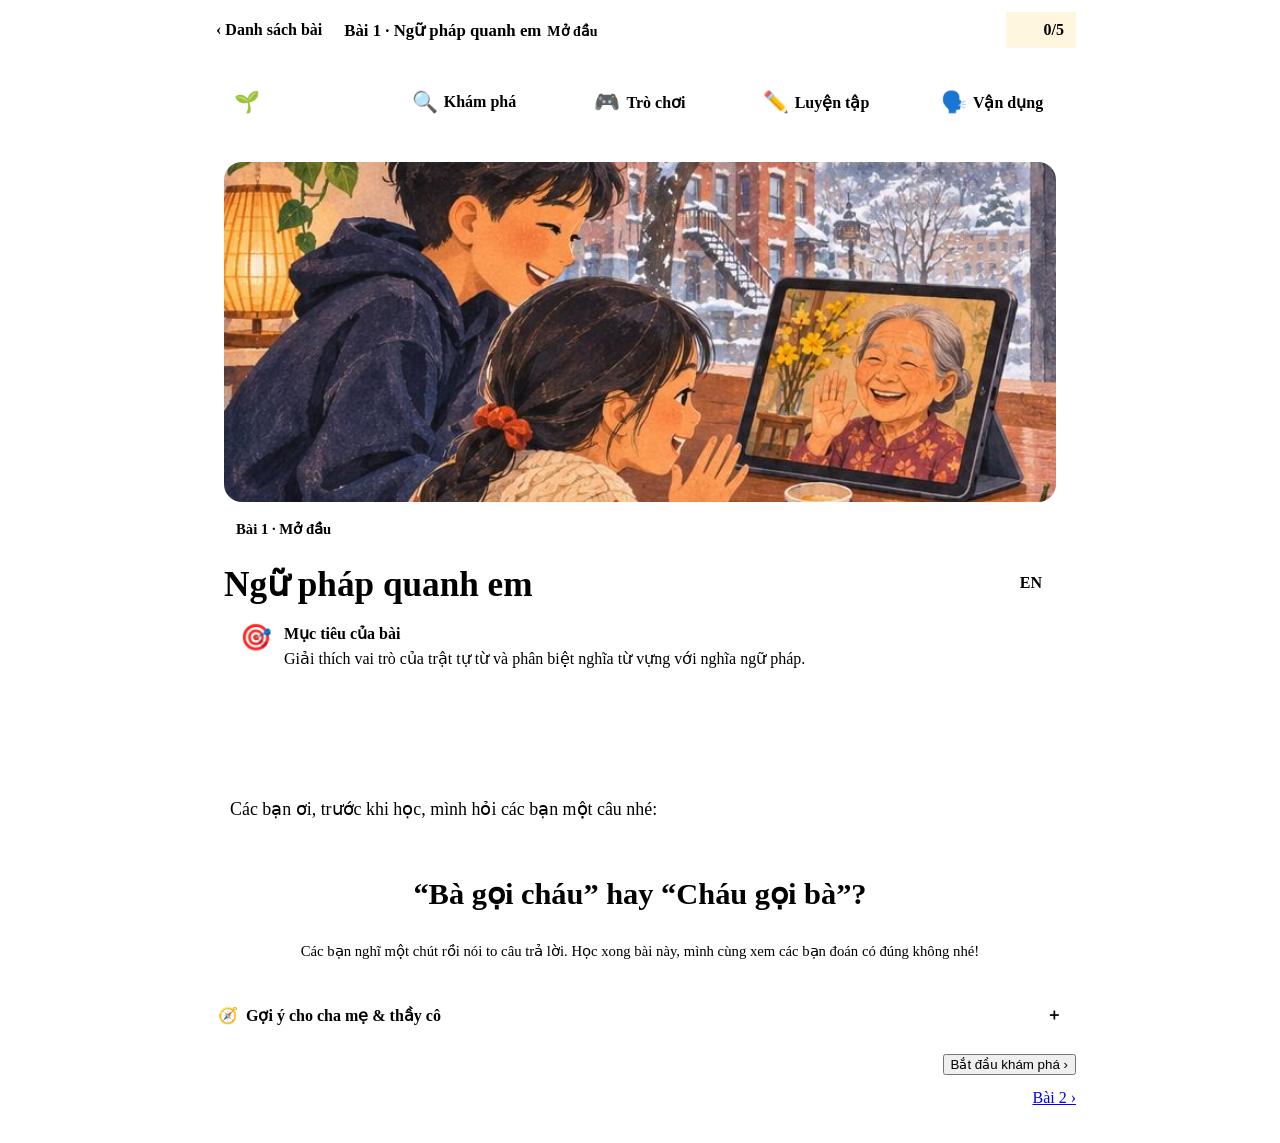
==== bai.html @ c15a4a60 "Mẫu Bài 1: bước Trò chơi có hình và Trâu Con chấm bài viết (chưa đưa lên) - Bước mới "Trò chơi" (js/" ====
<!DOCTYPE html>
<html lang="vi">
<head>
<meta charset="utf-8">
<meta name="viewport" content="width=device-width, initial-scale=1">
<title>Bài học – Ngữ pháp tiếng Việt – Trường Tiếng Việt Của Em</title>
<meta name="theme-color" content="#FFF8EC">
<meta name="robots" content="noimageindex">
<link rel="stylesheet" href="https://mau.cvcec.org/v1/cvcec-chung.css">
<link rel="stylesheet" href="css/ngu-phap.css">
<script src="https://mau.cvcec.org/v1/cvcec-chung.js" defer></script>
<script src="data/bai-hoc.js"></script>
<script src="data/tro-choi.js"></script>
<script src="js/chung.js"></script>
<script src="js/tro-choi.js"></script>
<script src="js/cham-viet.js"></script>
</head>
<body class="ttv-trang" data-ttv-nen="don-gian">

<header class="np-bai-thanh">
  <div class="np-bai-thanh-trong">
    <a class="np-ve" href="index.html#ds-bai" aria-label="Về danh sách bài">‹ <span>Danh sách bài</span></a>
    <div class="np-bai-nhan" id="nhan-bai"></div>
    <span class="np-dem-sao" aria-live="polite"><span class="ttv-sao" aria-hidden="true"></span><span id="dem-sao">0/4</span></span>
  </div>
</header>

<main class="np-bai" id="bai">
  <ol class="np-buoc" id="buoc" aria-label="Các bước của bài"></ol>
  <section class="np-man" id="man-khoiDong" aria-label="Khởi động"></section>
  <section class="np-man" id="man-khamPha" aria-label="Khám phá" hidden></section>
  <section class="np-man" id="man-troChoi" aria-label="Trò chơi" hidden></section>
  <section class="np-man" id="man-luyenTap" aria-label="Luyện tập" hidden></section>
  <section class="np-man" id="man-vanDung" aria-label="Vận dụng" hidden></section>
  <nav class="np-chuyen-bai" id="chuyen-bai" aria-label="Chuyển bài"></nav>
</main>

<footer data-ttv-chan></footer>

<script>
(function () {
  "use strict";
  var D = window.NGU_PHAP, tao = NP.tao;
  var TEN_BUOC = { khoiDong: ["🌱", "Khởi động"], khamPha: ["🔍", "Khám phá"], troChoi: ["🎮", "Trò chơi"], luyenTap: ["✏️", "Luyện tập"], vanDung: ["🗣️", "Vận dụng"] };
  var B, luu, buocHien, theKP;

  function $(id) { return document.getElementById(id); }
  function soTuHash() { var m = (location.hash || "").match(/bai-(\d+)/); var n = m ? parseInt(m[1], 10) : 1; return NP.bai(n) ? n : 1; }
  function nut(lop, chu, viec) { var b = tao("button", lop, chu); b.type = "button"; if (viec) b.addEventListener("click", viec); return b; }
  function trauNoi(anh, cau) {
    var o = tao("div", "np-trau"), im = tao("img"); im.src = NP.trau(anh); im.alt = ""; o.appendChild(im);
    var bong = tao("div", "ttv-bong-thoai"); cau.forEach(function (c) { bong.appendChild(tao("p", null, c)); }); o.appendChild(bong); return o;
  }
  function goiY(cacDoan) {
    var doan = cacDoan.filter(function (x) { return x; }); if (!doan.length) return null;
    var d = tao("details", "np-goi-y"), s = tao("summary");
    s.appendChild(tao("span", null, "🧭")); s.appendChild(tao("span", null, "Gợi ý cho cha mẹ & thầy cô")); d.appendChild(s);
    var r = tao("div"); doan.forEach(function (x) { r.appendChild(tao("p", null, x)); }); d.appendChild(r); return d;
  }
  function choSao(buoc) {
    if (!luu.sao[buoc]) { luu.sao[buoc] = 1; NP.ghi(B.so, luu); }
    veThanh(); veBuoc();
  }

  // Khách học thử (trong cổng): chỉ mở bài thử; bộ mẫu chung lo màn mời đăng nhập
  function kiemTraHocThu(lan) {
    if (window.TTV && TTV.cheDoHoc && TTV.cheDoHoc() !== null) { if (TTV.choPhepBai) TTV.choPhepBai("bai-" + B.so); return; }
    if (lan < 24) setTimeout(function () { kiemTraHocThu(lan + 1); }, 250);
  }

  function veThanh() {
    var c = NP.chuong(B.chuong), nh = $("nhan-bai"); nh.textContent = "Bài " + B.so + " · " + B.ten;
    nh.appendChild(tao("small", null, c ? c.ten : ""));
    $("dem-sao").textContent = NP.soSao(B.so) + "/" + NP.tongSao(B.so);
  }
  function veBuoc() {
    var ol = $("buoc"); ol.textContent = "";
    var ds = NP.buocCua(B.so); ol.style.gridTemplateColumns = "repeat(" + ds.length + ", minmax(0, 1fr))";
    ds.forEach(function (k) {
      var li = tao("li"), b = nut("", null, function () { moBuoc(k); });
      b.appendChild(tao("span", "bieu", TEN_BUOC[k][0])); b.appendChild(tao("span", null, TEN_BUOC[k][1]));
      if (luu.sao[k]) { var da = tao("span", "da", "★"); da.setAttribute("aria-label", "đã có sao"); b.appendChild(da); }
      if (k === buocHien) b.setAttribute("aria-current", "step");
      li.appendChild(b); ol.appendChild(li);
    });
  }
  function moBuoc(k) {
    buocHien = k;
    NP.BUOC.forEach(function (x) { $("man-" + x).hidden = x !== k; });
    if (k === "troChoi") veTroChoi();
    veBuoc();
    try { window.scrollTo({ top: 0, behavior: "smooth" }); } catch (e) { window.scrollTo(0, 0); }
  }

  /* ---------- 1. Khởi động ---------- */
  function veKhoiDong() {
    var m = $("man-khoiDong"); m.textContent = "";
    var c = NP.chuong(B.chuong), the = tao("div", "np-the vien-goc");
    var im = tao("img", "np-tranh"); im.src = NP.anhBai(B); im.alt = "Tranh minh hoạ của bài"; the.appendChild(im);
    the.appendChild(tao("p", null, "")).appendChild(tao("span", "np-chip-bai", "Bài " + B.so + " · " + (c ? c.ten : "")));
    var dau = tao("div", "np-the-dau"); dau.appendChild(tao("h1", null, B.ten));
    var en = tao("p", "np-giai-en"); en.lang = "en";
    en.appendChild(tao("b", null, "Lesson " + B.so + ": " + B.en.ten + ". ")); en.appendChild(document.createTextNode("Goal: " + B.en.mucTieu));
    var ne = nut("np-en", "EN", function () { var mo = !en.classList.contains("mo"); en.classList.toggle("mo", mo); ne.setAttribute("aria-expanded", String(mo)); });
    ne.lang = "en"; ne.setAttribute("aria-expanded", "false"); dau.appendChild(ne);
    the.appendChild(dau); the.appendChild(en);
    var mt = tao("div", "np-muc-tieu"); mt.appendChild(tao("span", null, "🎯"));
    var p = tao("p"); p.appendChild(tao("b", null, "Mục tiêu của bài")); p.appendChild(document.createTextNode(B.mucTieu)); mt.appendChild(p);
    the.appendChild(mt);
    m.appendChild(the);

    m.appendChild(trauNoi("trau-thinking.png", ["Các bạn ơi, trước khi học, mình hỏi các bạn một câu nhé:"]));
    var hoi = tao("div", "np-the");
    hoi.appendChild(tao("p", "np-cau-hoi", B.cauHoi));
    hoi.appendChild(tao("p", "np-ghi-chu-nho", "Các bạn nghĩ một chút rồi nói to câu trả lời. Học xong bài này, mình cùng xem các bạn đoán có đúng không nhé!"));
    m.appendChild(hoi);
    var gy = goiY([B.goiY.khoiDong, B.trang ? "Tham chiếu giáo trình: " + B.trang + "." : ""]); if (gy) m.appendChild(gy);
    var dh = tao("div", "np-dieu-huong");
    var tiep = nut("ttv-nut phai", "Bắt đầu khám phá ›", function () { choSao("khoiDong"); theKP = 0; veKhamPha(); moBuoc("khamPha"); });
    dh.appendChild(tiep); m.appendChild(dh);
  }

  /* ---------- 2. Khám phá: 4 thẻ ---------- */
  function veViDu(k) {
    var vd = tao("div", "np-vd");
    var soCot = k.nhip ? k.nhip.reduce(function (a, b) { return a + b; }, 0) : Math.max.apply(null, k.hang.map(function (r) { return r.length; }).concat([1]));
    var laBang = k.cot && k.cot.length > 0;
    if (laBang) {
      var dau = tao("div", "np-vd-cot"); dau.style.gridTemplateColumns = "repeat(" + soCot + ", minmax(0, 1fr))";
      k.cot.forEach(function (t, i) { var o = tao("div", "cot", t); if (k.nhip) o.style.gridColumn = "span " + k.nhip[i]; dau.appendChild(o); });
      dau.setAttribute("aria-hidden", "true"); vd.appendChild(dau);
    }
    // "dam": ô nền đậm như trên slide (trung tâm, người thực hiện…) để mắt bé tìm ngay phần chính
    k.hang.forEach(function (r, j) {
      var hang = tao("div", "np-vd-cot" + (r.length === 1 ? " np-vd-cau" : ""));
      hang.style.gridTemplateColumns = "repeat(" + (laBang ? soCot : r.length) + ", minmax(0, 1fr))";
      r.forEach(function (o, i) { var dam = k.dam && k.dam[j] && k.dam[j][i]; hang.appendChild(tao("div", "np-o" + (dam ? " dam" : ""), o)); });
      vd.appendChild(hang);
    });
    return vd;
  }
  function veKhamPha() {
    var m = $("man-khamPha"); m.textContent = "";
    var k = B.khamPha[theKP], the = tao("div", "np-the vien-goc");
    var dem = tao("div", "np-the-dem"); dem.appendChild(tao("span", "np-chip-bai", "Khám phá · Thẻ " + (theKP + 1) + "/" + B.khamPha.length));
    var cham = tao("div", "np-cham"); cham.setAttribute("aria-hidden", "true");
    B.khamPha.forEach(function (_, i) { cham.appendChild(tao("span", i === theKP ? "dang" : i < theKP ? "da" : "")); });
    dem.appendChild(cham); the.appendChild(dem);
    the.appendChild(tao("h2", null, k.ten));
    the.appendChild(veViDu(k));
    var g = tao("div", "np-giai"); k.giai.forEach(function (x) { g.appendChild(tao("p", null, x)); }); the.appendChild(g);
    m.appendChild(the);
    var gy = goiY([k.goiY]); if (gy) m.appendChild(gy);
    var dh = tao("div", "np-dieu-huong");
    if (theKP > 0) dh.appendChild(nut("ttv-nut-phu", "‹ Thẻ trước", function () { theKP--; veKhamPha(); }));
    if (theKP < B.khamPha.length - 1) dh.appendChild(nut("ttv-nut phai", "Thẻ tiếp ›", function () { theKP++; veKhamPha(); }));
    else if (coTroChoi()) dh.appendChild(nut("ttv-nut phai", "Sang Trò chơi ›", function () { choSao("khamPha"); moBuoc("troChoi"); }));
    else dh.appendChild(nut("ttv-nut phai", "Sang Luyện tập ›", function () { choSao("khamPha"); moBuoc("luyenTap"); }));
    m.appendChild(dh);
  }

  /* ---------- Trò chơi có hình (data/tro-choi.js, js/tro-choi.js) ---------- */
  function coTroChoi() { var t = NP.troChoi(B.so).troChoi; return !!(t && t.length && window.NPTroChoi); }
  function veTroChoi() {
    var m = $("man-troChoi"); m.textContent = "";
    if (!coTroChoi()) return;
    m.appendChild(trauNoi("trau-cheer.png", ["Mình cùng chơi " + NP.troChoi(B.so).troChoi.length + " trò nhé!", "Chơi xong các bạn sẽ nhớ bài lâu hơn đấy."]));
    var khung = tao("div"); m.appendChild(khung);
    NPTroChoi.ve(khung, NP.troChoi(B.so).troChoi, { xong: function (hang) {
      choSao("troChoi");
      hang.appendChild(nut("ttv-nut phai", "Sang Luyện tập ›", function () { moBuoc("luyenTap"); }));
    } });
    var gy = goiY(["Trò chơi giúp bé luyện lại điều vừa khám phá. Nếu bé chọn sai, hãy hỏi: “Con nhìn xem từ nào đứng đầu câu?” rồi để bé tự thử lại. Bé có thể chơi lại nhiều lần."]);
    if (gy) m.appendChild(gy);
  }

  /* ---------- 3. Luyện tập: tự trả lời, đối chiếu gợi ý ---------- */
  function veLuyenTap() {
    var m = $("man-luyenTap"); m.textContent = "";
    m.appendChild(trauNoi("trau-reading.png", ["Các bạn thử sức với 3 câu này nhé!", "Nói to câu trả lời trước, viết vào ô nếu muốn, rồi bấm “Xem gợi ý” để đối chiếu."]));
    var ds = tao("div", "np-lt"), xong = 0;
    var nutTiep = nut("ttv-nut phai", "Sang Vận dụng ›", function () { moBuoc("vanDung"); });
    var nhac = tao("p", "np-ghi-chu-nho", "Các bạn làm đủ 3 câu để nhận sao nhé.");
    function capNhat() { if (xong === B.luyenTap.length) { choSao("luyenTap"); nhac.textContent = "Các bạn làm xong cả 3 câu rồi. Được 1 sao!"; } }
    B.luyenTap.forEach(function (q, i) {
      var c = tao("div", "np-cau"), dau = tao("div", "np-cau-dau");
      dau.appendChild(tao("span", "np-cau-so", String(i + 1)));
      dau.appendChild(tao("p", "np-lt-hoi", q.hoi)); c.appendChild(dau);
      var tl = tao("textarea"); tl.rows = 2; tl.placeholder = "Em viết câu trả lời ở đây (không bắt buộc)…"; tl.setAttribute("aria-label", "Câu trả lời của em cho câu " + (i + 1)); c.appendChild(tl);
      var dap = tao("div", "np-dap"); dap.appendChild(tao("b", null, "Gợi ý: ")); dap.appendChild(document.createTextNode(q.dap));
      if (/^Ví dụ/.test(q.dap)) dap.appendChild(tao("span", "np-ghi-chu-nho", " · Câu này có nhiều cách trả lời đúng."));
      var cham = tao("div", "np-tu-cham"), ph = tao("div", "np-phan-hoi");
      var daXong = false;
      function hoanThanh(nhan, lop) { if (!daXong) { daXong = true; xong++; c.classList.add("xong"); capNhat(); } ph.textContent = ""; ph.appendChild(tao("span", lop, nhan)); cham.hidden = true; }
      var xem = nut("ttv-nut-phu", "Xem gợi ý", function () {
        dap.classList.add("mo"); xem.hidden = true; cham.hidden = false;
      });
      cham.hidden = true;
      cham.appendChild(tao("span", "np-ghi-chu-nho", "Câu trả lời của em có giống ý này không?"));
      cham.appendChild(nut("ttv-nut-phu", "👍 Giống rồi", function () { hoanThanh("Đúng rồi!", "ttv-nhan-dung"); }));
      cham.appendChild(nut("ttv-nut-phu", "🤔 Chưa giống", function () {
        ph.textContent = ""; ph.appendChild(tao("span", "ttv-nhan-sai", "Thử lại nhé"));
        ph.appendChild(tao("p", null, "Các bạn đọc lại gợi ý rồi nói lại câu trả lời cho đúng nhé."));
        ph.appendChild(nut("ttv-nut-phu", "Em nói lại rồi", function () { hoanThanh("Giỏi lắm!", "ttv-nhan-dung"); }));
        cham.hidden = true;
      }));
      c.appendChild(xem); c.appendChild(dap); c.appendChild(cham); c.appendChild(ph);
      ds.appendChild(c);
    });
    m.appendChild(ds);
    var gy = goiY([B.goiY.luyenTap, B.goiY.dapAn]); if (gy) m.appendChild(gy);
    var dh = tao("div", "np-dieu-huong"); dh.appendChild(nhac); dh.appendChild(nutTiep); m.appendChild(dh);
  }

  /* ---------- 4. Vận dụng ---------- */
  function veVanDung() {
    var m = $("man-vanDung"); m.textContent = "";
    m.appendChild(trauNoi("trau-cheer.png", ["Bây giờ đến lượt các bạn!", "Các bạn làm việc này cùng bố mẹ, hoặc trong giờ học với thầy cô nhé."]));
    var the = tao("div", "np-the vien-goc");
    the.appendChild(tao("h2", null, "Vận dụng"));
    the.appendChild(tao("p", "np-nhiem-vu", B.vanDung));
    var cv = NP.troChoi(B.so).chamViet, coCham = !!(cv && window.NPChamViet);
    var ketQua = tao("div");
    function xongVanDung() { choSao("vanDung"); veKetQua(ketQua); ketQua.scrollIntoView({ behavior: "smooth", block: "center" }); }
    var v = tao("div", "np-vd-viet"); v.style.marginTop = "12px";
    if (coCham) v.appendChild(tao("p", "np-loi-dan", "✍️ " + cv.loiDan));
    var lb = tao("label", null, coCham ? "Bài viết của em" : "Em viết ở đây (không bắt buộc)"); lb.htmlFor = "o-van-dung";
    var tl = tao("textarea"); tl.id = "o-van-dung"; tl.rows = 4; tl.setAttribute("spellcheck", "false");
    v.appendChild(lb); v.appendChild(tl);
    v.appendChild(tao("p", "np-ghi-chu-nho", "Chữ các bạn viết chỉ để tập, không được lưu lại và không gửi đi đâu."));
    the.appendChild(v);
    var bangCham = tao("div", "np-cham-bai"); bangCham.setAttribute("aria-live", "polite");
    if (coCham) {
      var hangNut = tao("div", "np-dieu-huong");
      hangNut.appendChild(nut("ttv-nut", "🐃 Trâu Con chấm bài", function () { chamBai(); }));
      if (cv.viDu) {
        var mau = tao("details", "np-vi-du"); mau.appendChild(tao("summary", null, "Xem bài mẫu"));
        mau.appendChild(tao("p", null, cv.viDu)); hangNut.appendChild(mau);
      }
      the.appendChild(hangNut); the.appendChild(bangCham);
    }
    m.appendChild(the);

    /* Trâu Con chấm: tiêu chí máy kiểm tra được (js/cham-viet.js); ý, chính tả để người lớn chấm thêm */
    function chamBai() {
      var r = NPChamViet.cham(tl.value, cv);
      bangCham.textContent = "";
      if (r.rong) { bangCham.appendChild(tao("p", "np-nhac-rong", "Các bạn viết bài vào ô trước, rồi bấm chấm bài nhé.")); tl.focus(); return; }
      var dauKq = tao("div", "np-kq-dau");
      var im = tao("img"); im.src = NP.trau(r.sao === 3 ? "trau-cheer.png" : "trau-thinking.png"); im.alt = ""; dauKq.appendChild(im);
      var chu = tao("div");
      var sao = tao("div", "np-kq-sao"); sao.setAttribute("aria-label", r.sao + " trên 3 sao");
      for (var i = 0; i < 3; i++) sao.appendChild(tao("span", "ttv-sao" + (i < r.sao ? "" : " ttv-sao-tat")));
      chu.appendChild(sao);
      chu.appendChild(tao("p", "np-kq-loi", r.sao === 3 ? "Các bạn viết đúng hết các yêu cầu rồi. Giỏi quá!"
        : "Các bạn đúng " + r.soDat + "/" + r.tong + " yêu cầu. Sửa chỗ có dấu ✗ rồi chấm lại nhé!"));
      dauKq.appendChild(chu); bangCham.appendChild(dauKq);
      var ul = tao("ul", "np-kq-ds");
      r.ketQua.forEach(function (k) {
        var li = tao("li", k.dat ? "dat" : "chua");
        li.appendChild(tao("span", "dau", k.dat ? "✓" : "✗"));
        var nd = tao("span"); nd.appendChild(tao("b", null, k.ten)); if (!k.dat && k.nhac) nd.appendChild(tao("span", "nhac", k.nhac));
        li.appendChild(nd); ul.appendChild(li);
      });
      bangCham.appendChild(ul);
      if (cv.nguoiLon && cv.nguoiLon.length) {
        var nl = tao("div", "np-nguoi-lon");
        nl.appendChild(tao("p", "tieu-de", "👨‍👩‍👧 Cha mẹ / thầy cô chấm thêm"));
        nl.appendChild(tao("p", "np-ghi-chu-nho", "Trâu Con chỉ chấm được hình thức câu. Người lớn đọc bài và đánh dấu những ý bé làm được:"));
        cv.nguoiLon.forEach(function (y, i) {
          var nhan = tao("label", "np-o-chon"); var o = tao("input"); o.type = "checkbox"; o.id = "nl-" + i;
          nhan.appendChild(o); nhan.appendChild(tao("span", null, y)); nl.appendChild(nhan);
        });
        bangCham.appendChild(nl);
      }
      if (r.sao === 3) { xongVanDung(); }
      else bangCham.appendChild(nut("ttv-nut-phu", "✏️ Sửa bài", function () { tl.focus(); tl.scrollIntoView({ behavior: "smooth", block: "center" }); }));
    }

    var gy = goiY([B.goiY.vanDung, coCham ? "Phần chấm bài: Trâu Con tự kiểm tra số câu, chữ hoa đầu câu, dấu câu và các từ bài yêu cầu, rồi chỉ rõ câu nào cần sửa. Ý câu và chính tả máy chưa chấm được, cha mẹ / thầy cô đọc và đánh dấu ở mục “Cha mẹ / thầy cô chấm thêm”." : ""]);
    if (gy) m.appendChild(gy);
    var dh = tao("div", "np-dieu-huong");
    if (coCham) dh.appendChild(tao("p", "np-ghi-chu-nho", "Các bạn làm bằng lời nói? Nói cho bố mẹ nghe xong thì bấm:"));
    dh.appendChild(nut(coCham ? "ttv-nut-phu phai" : "ttv-nut phai", coCham ? "Em đã nói xong ⭐" : "Em đã làm xong ⭐", xongVanDung));
    m.appendChild(dh); m.appendChild(ketQua);
    if (luu.sao.vanDung) veKetQua(ketQua);
  }
  function veKetQua(o) {
    o.textContent = "";
    var n = NP.soSao(B.so), tong = NP.tongSao(B.so), the = tao("div", "np-the vien-goc np-xong");
    var im = tao("img"); im.src = NP.trau(n === 4 ? "trau-cheer.png" : "trau-thumbs-up.png"); im.alt = ""; the.appendChild(im);
    var hang = tao("div", "sao-hang"); hang.setAttribute("aria-label", n + " trên " + tong + " sao");
    NP.buocCua(B.so).forEach(function (k) { hang.appendChild(tao("span", "ttv-sao" + (luu.sao[k] ? "" : " ttv-sao-tat"))); });
    the.appendChild(hang);
    if (n === tong) {
      the.appendChild(tao("h2", null, "Các bạn giỏi quá!"));
      the.appendChild(tao("p", null, "Các bạn đã xong Bài " + B.so + " với đủ " + tong + " sao. Mình rất vui được học cùng các bạn!"));
    } else {
      var thieu = NP.buocCua(B.so).filter(function (k) { return !luu.sao[k]; });
      the.appendChild(tao("h2", null, "Còn " + thieu.length + " sao nữa thôi!"));
      the.appendChild(tao("p", null, "Các bạn quay lại bước: " + thieu.map(function (k) { return TEN_BUOC[k][1]; }).join(", ") + " để nhận đủ sao nhé."));
      var hb = tao("div", "np-nut-hang"); hb.style.justifyContent = "center";
      thieu.forEach(function (k) { hb.appendChild(nut("ttv-nut-phu", TEN_BUOC[k][0] + " " + TEN_BUOC[k][1], function () { if (k === "khamPha") { theKP = 0; veKhamPha(); } moBuoc(k); })); });
      the.appendChild(hb);
    }
    var sau = NP.bai(B.so + 1), h2 = tao("div", "np-nut-hang"); h2.style.justifyContent = "center";
    if (sau) { var a = tao("a", "ttv-nut", "Bài " + sau.so + ": " + sau.ten + " ›"); a.href = "bai.html#bai-" + sau.so; h2.appendChild(a); }
    var ve = tao("a", "ttv-nut-phu", "Về danh sách bài"); ve.href = "index.html#ds-bai"; h2.appendChild(ve);
    the.appendChild(h2); o.appendChild(the);
  }

  function veChuyenBai() {
    var n = $("chuyen-bai"); n.textContent = "";
    var truoc = NP.bai(B.so - 1), sau = NP.bai(B.so + 1);
    if (truoc) { var a = tao("a", "ttv-nut-phu", "‹ Bài " + truoc.so); a.href = "bai.html#bai-" + truoc.so; n.appendChild(a); }
    if (sau) { var b = tao("a", "ttv-nut-phu phai", "Bài " + sau.so + " ›"); b.href = "bai.html#bai-" + sau.so; n.appendChild(b); }
  }

  function moBai() {
    B = NP.bai(soTuHash()); luu = NP.doc(B.so); luu.sao = luu.sao || {};
    document.title = "Bài " + B.so + ": " + B.ten + " – Ngữ pháp tiếng Việt";
    theKP = 0;
    veThanh(); veKhoiDong(); veKhamPha(); veLuyenTap(); veVanDung(); veChuyenBai();
    moBuoc("khoiDong");
    kiemTraHocThu(0);
  }
  window.addEventListener("hashchange", moBai);
  moBai();
})();
</script>
</body>
</html>
---- css/ngu-phap.css ----
/* Góc "Ngữ pháp tiếng Việt" – Trường Tiếng Việt Của Em (CVCEC)
   Màu, phông lấy từ biến --ttv-* của bộ mẫu chung (mau.cvcec.org/v1). */

/* Màu góc "Ngữ pháp" (xanh chàm) lấy từ TTV_DANH_SACH (id "nguphap") của bộ mẫu. */

* { box-sizing: border-box; }
body { margin: 0; }
img { max-width: 100%; }
.an, .np-bai [hidden], .np-khung [hidden] { display: none !important; }

/* ---------- Banner trang chủ ---------- */
.np-dau { padding: 26px 20px 168px; }
.np-dau-trong { max-width: 900px; margin: 0 auto; display: flex; align-items: center; gap: 24px; justify-content: center; }
.np-dau-trong > img { height: 168px; width: auto; flex: 0 0 auto; }
.np-dau-chu { max-width: 520px; }
.np-nhan { display: inline-block; background: var(--ttv-goc-dam); color: #fff; font-family: var(--ttv-phong-tieu-de);
  font-weight: 700; font-size: .95rem; padding: 3px 14px; border-radius: var(--ttv-bo-nut); }
.np-dau h1 { font-size: clamp(2rem, 5.4vw, 2.8rem); margin: 8px 0 4px; }
.np-dau .np-phu { margin: 0 0 14px; font-weight: 700; color: var(--ttv-chu-phu); font-size: 1.08rem; }
.np-dau h1, .np-dau .np-phu { text-shadow: 0 0 6px var(--ttv-troi), 0 0 3px var(--ttv-troi); }
.np-nut-hang { display: flex; flex-wrap: wrap; gap: 10px; }
@media (max-width: 600px) {
  .np-dau { padding: 18px 16px 130px; }
  .np-dau-trong { flex-direction: column; text-align: center; gap: 8px; }
  .np-dau-trong > img { height: 120px; }
  .np-nut-hang { justify-content: center; }
}

main.np-chinh { padding: 0 16px 32px; }
.np-khung { max-width: 900px; margin: 0 auto; display: grid; gap: 16px; }
.np-khung > :first-child { margin-top: -96px; position: relative; z-index: 2; }

/* ---------- Thẻ lời chào ---------- */
.np-chao { display: flex; gap: 16px; align-items: flex-start; }
.np-chao > img { height: 96px; width: auto; flex: 0 0 auto; }
.np-chao p { margin: 0 0 8px; font-size: 1.08rem; line-height: 1.6; }
.np-the-dau { display: flex; align-items: center; justify-content: space-between; gap: 10px; }
.np-the-dau h2 { font-family: var(--ttv-phong-tieu-de); font-size: 1.3rem; margin: 0 0 6px; }
.np-en { flex: 0 0 auto; min-width: 44px; min-height: 44px; padding: 0 14px; border-radius: var(--ttv-bo-nut); border: 2px solid var(--ttv-goc-dam);
  background: var(--ttv-the); color: var(--ttv-goc-dam); font: inherit; font-weight: 800; cursor: pointer; }
.np-en[aria-expanded="true"] { background: var(--ttv-goc-dam); color: #fff; }
.np-giai-en { display: none; margin: 0 0 10px; padding: 10px 14px; background: var(--ttv-goc-nhat); border-radius: 14px; line-height: 1.55; }
.np-giai-en.mo { display: block; }
.np-so-lieu { list-style: none; margin: 10px 0 0; padding: 0; display: flex; flex-wrap: wrap; gap: 8px; }
.np-so-lieu li { background: var(--ttv-goc-nhat); border-radius: var(--ttv-bo-nut); padding: 6px 14px; font-weight: 700; }
.np-so-lieu b { font-family: var(--ttv-phong-tieu-de); font-size: 1.2rem; color: var(--ttv-goc-dam); margin-right: 4px; }
@media (max-width: 600px) { .np-chao { flex-direction: column; align-items: center; text-align: left; } .np-chao > img { height: 80px; } }

/* ---------- Khối thu gọn (Mục tiêu, Học xong, Tổng quan, Hướng dẫn) ---------- */
.np-khoi { background: var(--ttv-the); border: 2px solid var(--ttv-vien); border-bottom: 6px solid var(--ttv-goc); border-radius: var(--ttv-bo-goc); }
.np-khoi summary { list-style: none; display: flex; align-items: center; justify-content: space-between; gap: 10px; min-height: 60px;
  padding: 10px 18px; cursor: pointer; touch-action: manipulation; }
.np-khoi summary::-webkit-details-marker { display: none; }
.np-khoi-ten { font-family: var(--ttv-phong-tieu-de); font-weight: 800; font-size: clamp(1.15rem, 3.4vw, 1.4rem); }
.np-them { flex: none; display: inline-flex; align-items: center; min-height: 44px; padding: 0 14px; border-radius: var(--ttv-bo-nut);
  background: var(--ttv-goc-nhat); font-weight: 800; font-size: .95rem; }
.np-them::after { content: "Xem thêm"; }
.np-khoi[open] .np-them::after { content: "Thu gọn"; }
.np-khoi-ruot { padding: 4px 20px 20px; border-top: 2px dashed var(--ttv-vien); line-height: 1.6; }
.np-khoi h3 { font-family: var(--ttv-phong-tieu-de); margin: 16px 0 6px; font-size: 1.15rem; color: var(--ttv-goc-dam); }
.np-khoi p { margin: 6px 0; }
.np-khoi ul, .np-khoi ol { margin: 6px 0; padding-left: 22px; }
.np-khoi li { margin: 6px 0; }

/* Danh sách có biểu tượng */
.np-ds-bieu { list-style: none; padding: 0 !important; display: grid; gap: 8px; }
.np-ds-bieu li { display: flex; gap: 12px; align-items: flex-start; background: var(--ttv-nen); border-radius: 16px; padding: 10px 14px; margin: 0; }
.np-ds-bieu li > span:first-child { font-size: 1.5rem; line-height: 1.2; flex: 0 0 auto; }

/* Học xong: ba cột theo phần */
.np-dat { display: grid; grid-template-columns: repeat(3, 1fr); gap: 12px; margin-top: 12px; }
.np-dat section { background: var(--ttv-nen); border-radius: 18px; padding: 12px 14px; border-top: 6px solid var(--ttv-goc); }
.np-dat h3 { margin: 0 0 4px; }
.np-dat .np-dat-phu { margin: 0 0 6px; font-weight: 700; color: var(--ttv-chu-phu); font-size: .95rem; }
.np-dat ul { padding-left: 18px; }
.np-dat li { margin: 7px 0; }
@media (max-width: 860px) { .np-dat { grid-template-columns: 1fr; } }
.np-dich { margin-top: 12px; display: flex; gap: 12px; align-items: center; background: var(--ttv-goc-nhat); border-radius: 18px; padding: 12px 16px; }
.np-dich > span { font-size: 2rem; }
.np-dich p { margin: 0; }

/* Tổng quan: các phần và chủ đề */
.np-phan-tq { display: grid; gap: 12px; }
.np-phan-tq > div { border: 2px solid var(--ttv-vien); border-radius: 18px; padding: 12px 14px; }
.np-phan-tq h4 { margin: 0 0 8px; font-family: var(--ttv-phong-tieu-de); font-size: 1.1rem; }
.np-phan-tq h4 small { font-family: var(--ttv-phong); font-weight: 700; color: var(--ttv-chu-phu); font-size: .9rem; margin-left: 6px; }
.np-chip-hang { display: flex; flex-wrap: wrap; gap: 8px; }
.np-chip { display: inline-flex; flex-direction: column; background: var(--ttv-goc-nhat); border-radius: 14px; padding: 6px 12px; line-height: 1.3; }
.np-chip b { font-size: 1rem; }
.np-chip small { color: var(--ttv-chu-phu); font-weight: 700; }

/* Infographic 4 bước */
.np-buoc-tq { list-style: none; padding: 0 !important; margin: 10px 0 !important; display: grid; grid-template-columns: repeat(6, 1fr); gap: 8px; counter-reset: b; }
.np-buoc-tq li { margin: 0 !important; background: var(--ttv-nen); border-radius: 18px; padding: 12px 10px; text-align: center; position: relative; }
.np-buoc-tq .bieu { display: block; font-size: 2rem; line-height: 1.1; }
.np-buoc-tq b { display: block; font-family: var(--ttv-phong-tieu-de); font-size: 1.05rem; margin: 4px 0 2px; }
.np-buoc-tq small { display: block; color: var(--ttv-chu-phu); font-weight: 600; line-height: 1.35; font-size: .9rem; }
.np-buoc-tq li:not(:last-child)::after { content: "→"; position: absolute; right: -9px; top: 26px; font-weight: 900; color: var(--ttv-goc-dam); }
.np-buoc-tq li.sao { background: #FFF6DF; }
@media (max-width: 760px) {
  .np-buoc-tq { grid-template-columns: 1fr; }
  .np-buoc-tq li { display: grid; grid-template-columns: 48px 1fr; text-align: left; align-items: center; column-gap: 8px; }
  .np-buoc-tq .bieu { grid-row: span 2; text-align: center; }
  .np-buoc-tq b { margin: 0; }
  .np-buoc-tq li:not(:last-child)::after { content: "↓"; right: auto; left: 26px; top: auto; bottom: -15px; }
}

/* Hướng dẫn cha mẹ: lưới thẻ nhỏ */
.np-hd { display: grid; grid-template-columns: repeat(2, 1fr); gap: 12px; margin-top: 12px; }
.np-hd section { background: var(--ttv-nen); border-radius: 18px; padding: 4px 16px 10px; }
.np-hd section.rong { grid-column: 1 / -1; }
@media (max-width: 760px) { .np-hd { grid-template-columns: 1fr; } }
.np-meo { display: flex; gap: 10px; align-items: flex-start; background: #FFF6DF; border-radius: 16px; padding: 10px 14px; margin-top: 12px !important; }
.np-meo > span:first-child { font-size: 1.3rem; }

/* ---------- Danh sách bài ---------- */
.np-ds-tieu-de { font-family: var(--ttv-phong-tieu-de); font-size: 1.5rem; margin: 10px 0 0; }
.np-chon-phan { display: flex; gap: 10px; flex-wrap: wrap; }
.np-chon-phan button { display: inline-flex; flex-direction: column; align-items: flex-start; min-height: 56px; padding: 8px 18px; border-radius: 20px;
  border: 2px solid var(--ttv-goc); background: var(--ttv-the); color: var(--ttv-chu); font: inherit; cursor: pointer; text-align: left; }
.np-chon-phan button b { font-family: var(--ttv-phong-tieu-de); font-size: 1.12rem; color: var(--ttv-goc-dam); }
.np-chon-phan button small { font-weight: 700; color: var(--ttv-chu-phu); }
.np-chon-phan button[aria-pressed="true"] { background: var(--ttv-goc-dam); border-color: var(--ttv-goc-dam); }
.np-chon-phan button[aria-pressed="true"] b, .np-chon-phan button[aria-pressed="true"] small { color: #fff; }
@media (max-width: 600px) { .np-chon-phan button { flex: 1 1 100%; } }

.np-chuong { background: var(--ttv-the); border: 2px solid var(--ttv-vien); border-radius: var(--ttv-bo-goc); overflow: hidden; }
.np-chuong-dau { display: flex; gap: 14px; align-items: center; padding: 12px; background: var(--ttv-goc-nhat); }
.np-chuong-dau img { width: 112px; height: 76px; object-fit: cover; border-radius: 14px; flex: 0 0 auto; }
.np-chuong-dau .nho { margin: 0; font-weight: 800; color: var(--ttv-goc-dam); font-size: .9rem; }
.np-chuong-dau h3 { margin: 0; font-family: var(--ttv-phong-tieu-de); font-size: 1.25rem; line-height: 1.2; }
.np-chuong-dau .en { margin: 2px 0 0; color: var(--ttv-chu-phu); font-size: .9rem; font-weight: 600; }
.np-ds-bai { list-style: none; margin: 0; padding: 12px; display: grid; grid-template-columns: repeat(auto-fill, minmax(260px, 1fr)); gap: 12px; }
.np-the-bai { display: flex; flex-direction: column; gap: 6px; height: 100%; min-height: 44px; padding: 12px 14px; text-decoration: none; color: var(--ttv-chu);
  background: var(--ttv-the); border: 2px solid var(--ttv-vien); border-bottom: 5px solid var(--ttv-goc); border-radius: 20px; }
.np-the-bai:hover, .np-the-bai:focus-visible { border-color: var(--ttv-goc); }
.np-the-bai .dau { display: flex; align-items: center; gap: 10px; }
.np-the-bai .so { display: inline-flex; width: 40px; height: 40px; border-radius: 50%; background: var(--ttv-goc-dam); color: #fff;
  align-items: center; justify-content: center; font-weight: 800; font-size: 1.05rem; flex: 0 0 auto; }
.np-the-bai .ten { font-family: var(--ttv-phong-tieu-de); font-weight: 800; font-size: 1.1rem; line-height: 1.25; }
.np-the-bai .hoi { color: var(--ttv-chu-phu); line-height: 1.45; font-style: italic; }
.np-the-bai .tt { margin-top: auto; display: flex; align-items: center; gap: 6px; font-weight: 800; font-size: .92rem; color: var(--ttv-chu-phu); }
.np-the-bai .tt .np-sao-nho { color: var(--ttv-sao); letter-spacing: 1px; font-size: 1.05rem; }
.np-the-bai.xong { border-bottom-color: var(--ttv-sao); }
.np-the-bai .nhan-thu { background: var(--ttv-dung-nen); color: var(--ttv-dung); border-radius: var(--ttv-bo-nut); padding: 1px 10px; }

.np-ds-chuong { display: grid; gap: 14px; }
.np-khoi a, .np-nguon a { color: var(--ttv-goc-dam); font-weight: 800; }
.np-nguon { color: var(--ttv-chu-phu); font-size: .92rem; line-height: 1.55; margin: 0; padding: 0 6px; }

/* ---------- Trang bài học ---------- */
.np-bai-thanh { position: sticky; top: 0; z-index: 20; background: var(--ttv-the); border-bottom: 2px solid var(--ttv-vien); }
.np-bai-thanh-trong { max-width: 900px; margin: 0 auto; display: flex; align-items: center; gap: 10px; padding: 8px 14px; }
.np-ve { display: inline-flex; align-items: center; gap: 4px; min-height: 44px; padding: 0 12px; border-radius: var(--ttv-bo-nut); font-weight: 800;
  color: var(--ttv-chu); text-decoration: none; border: 2px solid var(--ttv-vien); background: var(--ttv-the); }
.np-ve:hover { background: var(--ttv-nen); }
.np-bai-nhan { flex: 1 1 auto; min-width: 0; font-family: var(--ttv-phong-tieu-de); font-weight: 800; font-size: 1.05rem; white-space: nowrap; overflow: hidden; text-overflow: ellipsis; }
.np-bai-nhan small { font-family: var(--ttv-phong); color: var(--ttv-chu-phu); font-weight: 700; margin-left: 6px; }
.np-dem-sao { display: inline-flex; align-items: center; gap: 4px; font-weight: 800; background: #FFF6DF; border-radius: var(--ttv-bo-nut); padding: 4px 12px; min-height: 36px; }
.np-dem-sao .ttv-sao { width: 22px; height: 22px; }
@media (max-width: 600px) { .np-bai-nhan small { display: none; } .np-ve span { display: none; } }

.np-bai { max-width: 900px; margin: 0 auto; padding: 14px 14px 36px; display: grid; gap: 14px; }
.np-buoc { display: grid; grid-template-columns: repeat(5, 1fr); gap: 8px; list-style: none; margin: 0; padding: 0; }
.np-buoc button { width: 100%; min-height: 56px; display: flex; align-items: center; justify-content: center; gap: 6px; padding: 6px 8px;
  border-radius: 18px; border: 2px solid var(--ttv-vien); background: var(--ttv-the); color: var(--ttv-chu); font: inherit; font-weight: 800; cursor: pointer; }
.np-buoc button .bieu { font-size: 1.3rem; }
.np-buoc button[aria-current="step"] { background: var(--ttv-goc-dam); border-color: var(--ttv-goc-dam); color: #fff; }
.np-buoc button .da { color: var(--ttv-sao); }
@media (max-width: 600px) { .np-buoc button { flex-direction: column; gap: 0; font-size: .85rem; } }

.np-man { display: grid; gap: 14px; }
.np-man[hidden] { display: none; }
.np-the { background: var(--ttv-the); border: 2px solid var(--ttv-vien); border-radius: var(--ttv-bo-goc); padding: 18px 20px; }
.np-the.vien-goc { border-bottom: 6px solid var(--ttv-goc); }
.np-chip-bai { display: inline-block; background: var(--ttv-goc-nhat); color: var(--ttv-goc-dam); font-weight: 800; border-radius: var(--ttv-bo-nut); padding: 2px 12px; font-size: .92rem; }
.np-tranh { width: 100%; max-height: 340px; object-fit: cover; border-radius: 18px; display: block; }
.np-tranh.doc { max-height: 380px; object-position: center 30%; }
.np-bai h1 { font-family: var(--ttv-phong-tieu-de); font-size: clamp(1.6rem, 4.6vw, 2.2rem); margin: 8px 0 4px; line-height: 1.2; }
.np-bai h2 { font-family: var(--ttv-phong-tieu-de); font-size: 1.35rem; margin: 0 0 8px; line-height: 1.25; }

.np-trau { display: flex; gap: 14px; align-items: flex-end; }
.np-trau > img { height: 104px; width: auto; flex: 0 0 auto; }
.np-trau .ttv-bong-thoai { flex: 1 1 auto; font-size: 1.12rem; margin-left: 12px; }
.np-trau .ttv-bong-thoai p { margin: 0 0 6px; }
.np-trau .ttv-bong-thoai p:last-child { margin: 0; }
@media (max-width: 600px) { .np-trau > img { height: 76px; } .np-trau .ttv-bong-thoai { font-size: 1.02rem; } }

.np-cau-hoi { font-family: var(--ttv-phong-tap-doc); font-weight: 700; font-size: clamp(1.4rem, 4.4vw, 1.9rem); line-height: 1.45; margin: 4px 0 0;
  background: var(--ttv-goc-nhat); border-radius: 18px; padding: 16px 18px; text-align: center; }
.np-cau-hoi + .np-ghi-chu-nho { margin-top: 10px; text-align: center; }
.np-muc-tieu { display: flex; gap: 12px; align-items: flex-start; background: var(--ttv-nen); border-radius: 18px; padding: 12px 16px; }
.np-muc-tieu > span { font-size: 1.6rem; }
.np-muc-tieu p { margin: 0; line-height: 1.55; }
.np-muc-tieu b { display: block; font-family: var(--ttv-phong-tieu-de); }

/* Gợi ý cho cha mẹ & thầy cô */
.np-goi-y { border: 2px dashed var(--ttv-vien); border-radius: 16px; }
.np-goi-y summary { list-style: none; display: flex; align-items: center; gap: 8px; min-height: 48px; padding: 6px 14px; cursor: pointer; font-weight: 800; color: var(--ttv-chu-phu); }
.np-goi-y summary::-webkit-details-marker { display: none; }
.np-goi-y summary::after { content: "＋"; margin-left: auto; }
.np-goi-y[open] summary::after { content: "－"; }
.np-goi-y div { padding: 0 14px 12px; line-height: 1.55; color: var(--ttv-chu); }
.np-goi-y p { margin: 4px 0; }

/* Khám phá: thẻ ví dụ */
.np-the-dem { display: flex; align-items: center; justify-content: space-between; gap: 10px; margin-bottom: 6px; }
.np-cham { display: flex; gap: 6px; }
.np-cham span { width: 12px; height: 12px; border-radius: 50%; background: var(--ttv-vien); }
.np-cham span.dang { background: var(--ttv-goc-dam); }
.np-cham span.da { background: var(--ttv-goc); }
.np-vd { display: grid; gap: 10px; margin: 12px 0; }
.np-vd-cot { display: grid; gap: 10px; }
.np-vd-cot .cot { text-align: center; font-weight: 800; color: var(--ttv-goc-dam); font-size: .95rem; }
.np-o { display: flex; align-items: center; justify-content: center; text-align: center; min-height: 64px; padding: 10px 12px; border-radius: 16px;
  background: var(--ttv-goc-nhat); font-family: var(--ttv-phong-tap-doc); font-weight: 700; font-size: clamp(1.15rem, 3.6vw, 1.55rem); line-height: 1.35; }
.np-o.dam { background: var(--ttv-goc-dam); color: #fff; }
.np-vd-cau .np-o { justify-content: flex-start; text-align: left; }
.np-giai { display: grid; gap: 6px; background: #FFF6DF; border-radius: 18px; padding: 12px 16px; }
.np-giai p { margin: 0; line-height: 1.6; font-size: 1.08rem; }
.np-giai p:first-child::before { content: "💡 "; }
.np-dieu-huong { display: flex; justify-content: space-between; gap: 10px; flex-wrap: wrap; }
.np-dieu-huong .ttv-nut, .np-dieu-huong .ttv-nut-phu { flex: 0 1 auto; }
.np-dieu-huong .phai { margin-left: auto; }

/* Luyện tập */
.np-lt { display: grid; gap: 12px; }
.np-cau { background: var(--ttv-the); border: 2px solid var(--ttv-vien); border-radius: 20px; padding: 14px 16px; display: grid; gap: 10px; }
.np-cau.xong { border-color: var(--ttv-dung); }
.np-cau-dau { display: flex; gap: 12px; align-items: flex-start; }
.np-cau-so { flex: 0 0 auto; display: inline-flex; width: 40px; height: 40px; border-radius: 50%; align-items: center; justify-content: center;
  background: var(--ttv-goc-dam); color: #fff; font-weight: 800; }
.np-lt-hoi { margin: 6px 0 0; font-weight: 800; font-size: 1.12rem; line-height: 1.5; }
.np-cau textarea, .np-vd-viet textarea { width: 100%; min-height: 76px; border: 2px solid var(--ttv-vien); border-radius: 14px; padding: 10px 12px;
  font-family: var(--ttv-phong-tap-doc); font-size: 1.1rem; color: var(--ttv-chu); background: var(--ttv-nen); resize: vertical; }
.np-cau textarea:focus, .np-vd-viet textarea:focus { outline: 3px solid var(--ttv-goc); outline-offset: 1px; }
.np-dap { display: none; background: var(--ttv-dung-nen); border-radius: 14px; padding: 10px 14px; line-height: 1.55; }
.np-dap.mo { display: block; }
.np-dap b { color: var(--ttv-dung); }
.np-tu-cham { display: flex; flex-wrap: wrap; gap: 8px; align-items: center; }
.np-tu-cham .ttv-nut-phu { font-size: 1rem; padding: 6px 16px; }
.np-phan-hoi { display: flex; flex-wrap: wrap; gap: 8px; align-items: center; }
.np-phan-hoi p { margin: 0; }

/* Vận dụng */
.np-nhiem-vu { font-family: var(--ttv-phong-tap-doc); font-weight: 700; font-size: clamp(1.2rem, 3.8vw, 1.5rem); line-height: 1.5; margin: 0;
  background: var(--ttv-goc-nhat); border-radius: 18px; padding: 16px 18px; }
.np-vd-viet label { display: block; font-weight: 800; margin: 0 0 6px; }
.np-xong { text-align: center; display: grid; gap: 10px; justify-items: center; }
.np-xong img { height: 140px; width: auto; }
.np-xong .sao-hang { display: flex; gap: 6px; }
.np-xong .sao-hang .ttv-sao { width: 44px; height: 44px; }
.np-xong h2 { margin: 0; }

.np-chuyen-bai { display: flex; justify-content: space-between; gap: 10px; flex-wrap: wrap; }
.np-chuyen-bai .phai { margin-left: auto; }
.np-ghi-chu-nho { color: var(--ttv-chu-phu); font-size: .92rem; margin: 0; }

@media (prefers-reduced-motion: reduce) { * { scroll-behavior: auto !important; } }

/* ---------- Trò chơi có hình (js/tro-choi.js) ---------- */
.tc-bieu { font-size: 1.2em; }
.tc-huong-dan { margin: 0 0 10px; color: var(--ttv-chu-phu); font-weight: 700; line-height: 1.5; }
.tc-choi { display: grid; gap: 14px; justify-items: center; text-align: center; }
.tc-vong { display: flex; gap: 6px; justify-content: center; }
.tc-vong span { width: 28px; height: 8px; border-radius: 99px; background: var(--ttv-vien); }
.tc-vong span.dang { background: var(--ttv-goc-dam); }
.tc-vong span.da { background: var(--ttv-goc); }
.tc-cau { font-family: var(--ttv-phong-tap-doc); font-weight: 700; font-size: clamp(1.4rem, 4.6vw, 2rem); margin: 0; line-height: 1.4; }
.tc-hinh { font-size: clamp(2.4rem, 9vw, 3.6rem); line-height: 1.1; letter-spacing: 4px; }
.tc-phan-hoi { min-height: 40px; display: flex; flex-wrap: wrap; gap: 8px; align-items: center; justify-content: center; }
.tc-them { font-weight: 700; color: var(--ttv-chu-phu); }
.tc-xong { display: grid; gap: 8px; justify-items: center; width: 100%; }
.tc-xong p { margin: 0; font-weight: 700; }
.tc-xong .np-dieu-huong { width: 100%; }

/* Tranh "ai gọi ai" */
.tc-goi { display: flex; align-items: flex-end; justify-content: center; gap: 6px; }
.tc-nguoi { display: grid; justify-items: center; gap: 2px; }
.tc-mat { font-size: clamp(2.6rem, 9vw, 3.4rem); line-height: 1; }
.tc-nhan { font-weight: 800; font-size: 1rem; background: var(--ttv-the); border: 2px solid var(--ttv-vien); border-radius: var(--ttv-bo-nut); padding: 0 10px; }
.tc-loi { display: grid; justify-items: center; padding-bottom: 26px; }
.tc-bong { background: var(--ttv-the); border: 2px solid var(--ttv-chu); border-radius: 14px; padding: 0 8px; font-weight: 800; font-size: .95rem; }
.tc-mui { font-size: 1.6rem; color: var(--ttv-goc-dam); line-height: 1; }

.tc-luoi-tranh { display: grid; grid-template-columns: repeat(2, minmax(0, 1fr)); gap: 12px; width: 100%; }
.tc-tranh { display: flex; align-items: center; justify-content: center; min-height: 140px; padding: 12px 8px; border-radius: 22px; cursor: pointer;
  background: var(--ttv-goc-nhat); border: 3px solid var(--ttv-goc-nhat); font: inherit; color: var(--ttv-chu); touch-action: manipulation; }
.tc-tranh:hover { border-color: var(--ttv-goc); }
.tc-tranh.dung { border-color: var(--ttv-dung); background: var(--ttv-dung-nen); }
.tc-tranh.sai { border-color: var(--ttv-sai); }
.tc-tranh-de { background: var(--ttv-goc-nhat); border-radius: 22px; padding: 12px 18px; }

/* Xếp thẻ */
.tc-o-hang, .tc-the-hang { display: flex; flex-wrap: wrap; gap: 10px; justify-content: center; }
.tc-o { min-width: 84px; min-height: 56px; padding: 6px 14px; border-radius: 16px; border: 3px dashed var(--ttv-goc); background: var(--ttv-the);
  font-family: var(--ttv-phong-tap-doc); font-weight: 700; font-size: 1.4rem; color: var(--ttv-chu); cursor: pointer; }
.tc-o.co { border-style: solid; background: var(--ttv-goc-nhat); }
.tc-o.dung { border-color: var(--ttv-dung); background: var(--ttv-dung-nen); }
.tc-o.sai { border-color: var(--ttv-sai); }
.tc-the { min-width: 56px; min-height: 56px; padding: 6px 18px; border-radius: 16px; border: 2px solid var(--ttv-goc-dam); border-bottom-width: 5px;
  background: var(--ttv-the); font-family: var(--ttv-phong-tap-doc); font-weight: 700; font-size: 1.4rem; color: var(--ttv-chu); cursor: pointer; touch-action: manipulation; }
.tc-the.keo-duoc { touch-action: none; }
.tc-the.da-dat { visibility: hidden; }
.tc-the[aria-pressed="true"] { background: var(--ttv-goc-dam); color: #fff; }
.tc-the.dang-keo { position: relative; z-index: 30; box-shadow: 0 8px 18px rgba(0, 48, 96, .25); }

/* Chạm từ */
.tc-cau-tu { display: flex; flex-wrap: wrap; gap: 8px; justify-content: center; align-items: center; }
.tc-tu { min-height: 52px; padding: 4px 14px; border-radius: 14px; border: 2px solid var(--ttv-vien); background: var(--ttv-the);
  font: inherit; color: var(--ttv-chu); cursor: pointer; }
.tc-tu:hover { border-color: var(--ttv-goc); }
.tc-tu.dung { background: var(--ttv-goc-dam); border-color: var(--ttv-goc-dam); color: #fff; }
.tc-tu.sai { border-color: var(--ttv-sai); background: var(--ttv-sai-nen); }
.tc-dau { margin-left: -6px; }

/* Xếp vào giỏ */
.tc-gio-hang { display: grid; grid-template-columns: repeat(2, minmax(0, 1fr)); gap: 12px; width: 100%; }
.tc-gio { display: flex; flex-direction: column; align-items: center; gap: 6px; min-height: 150px; padding: 12px; border-radius: 22px;
  border: 3px dashed var(--ttv-goc); background: var(--ttv-goc-nhat); font: inherit; color: var(--ttv-chu); cursor: pointer; }
.tc-gio.vui { border-style: solid; border-color: var(--ttv-dung); }
.tc-gio-hinh { font-size: 2.2rem; line-height: 1; }
.tc-gio-ten { font-weight: 800; font-size: 1.05rem; }
.tc-gio-trong { display: flex; flex-wrap: wrap; gap: 6px; justify-content: center; }
.tc-the-nho { background: var(--ttv-the); border: 2px solid var(--ttv-goc-dam); border-radius: 12px; padding: 2px 10px;
  font-family: var(--ttv-phong-tap-doc); font-weight: 700; font-size: 1.1rem; }

.rung { animation: tc-rung .35s; }
@keyframes tc-rung { 0%, 100% { transform: translateX(0); } 25% { transform: translateX(-6px); } 75% { transform: translateX(6px); } }
@media (prefers-reduced-motion: reduce) { .rung { animation: none; } }
@media (max-width: 600px) { .tc-tranh { min-height: 118px; } .tc-gio { min-height: 130px; } }

/* ---------- Trâu Con chấm bài viết (js/cham-viet.js) ---------- */
.np-loi-dan { margin: 0 0 10px; font-weight: 700; }
.np-vi-du { align-self: center; }
.np-vi-du summary { cursor: pointer; font-weight: 800; color: var(--ttv-goc-dam); min-height: 44px; display: flex; align-items: center; }
.np-vi-du p { margin: 4px 0 0; font-family: var(--ttv-phong-tap-doc); font-size: 1.1rem; background: var(--ttv-nen); border-radius: 12px; padding: 8px 12px; }
.np-cham-bai { display: grid; gap: 12px; margin-top: 12px; }
.np-cham-bai:empty { display: none; }
.np-nhac-rong { margin: 0; font-weight: 700; color: var(--ttv-sai); }
.np-kq-dau { display: flex; align-items: center; gap: 14px; background: var(--ttv-nen); border-radius: 18px; padding: 12px 14px; }
.np-kq-dau img { height: 88px; width: auto; flex: 0 0 auto; }
.np-kq-sao { display: flex; gap: 4px; }
.np-kq-sao .ttv-sao { width: 32px; height: 32px; }
.np-kq-loi { margin: 6px 0 0; font-family: var(--ttv-phong-tieu-de); font-weight: 700; font-size: 1.15rem; line-height: 1.35; }
.np-kq-ds { list-style: none; margin: 0; padding: 0; display: grid; gap: 8px; }
.np-kq-ds li { display: flex; gap: 10px; align-items: flex-start; border-radius: 14px; padding: 8px 12px; line-height: 1.45; }
.np-kq-ds li.dat { background: var(--ttv-dung-nen); }
.np-kq-ds li.chua { background: var(--ttv-sai-nen); }
.np-kq-ds .dau { font-weight: 900; font-size: 1.2rem; width: 22px; text-align: center; flex: 0 0 auto; }
.np-kq-ds li.dat .dau { color: var(--ttv-dung); }
.np-kq-ds li.chua .dau { color: var(--ttv-sai); }
.np-kq-ds .nhac { display: block; font-weight: 600; }
.np-nguoi-lon { border: 2px dashed var(--ttv-vien); border-radius: 16px; padding: 10px 14px; display: grid; gap: 4px; }
.np-nguoi-lon .tieu-de { margin: 0; font-weight: 800; }
.np-o-chon { display: flex; align-items: center; gap: 10px; min-height: 44px; cursor: pointer; font-weight: 700; }
.np-o-chon input { width: 24px; height: 24px; accent-color: var(--ttv-goc-dam); flex: 0 0 auto; }
@media (max-width: 600px) {
  .tc-mat { font-size: 2.1rem; }
  .tc-nhan { font-size: .85rem; padding: 0 6px; }
  .tc-goi { gap: 2px; }
  .tc-bong { font-size: .8rem; padding: 0 5px; }
  .tc-loi { padding-bottom: 22px; }
  .tc-luoi-tranh { gap: 8px; }
  .tc-tranh { padding: 10px 4px; }
}
.np-cham-bai > .ttv-nut-phu { justify-self: start; }
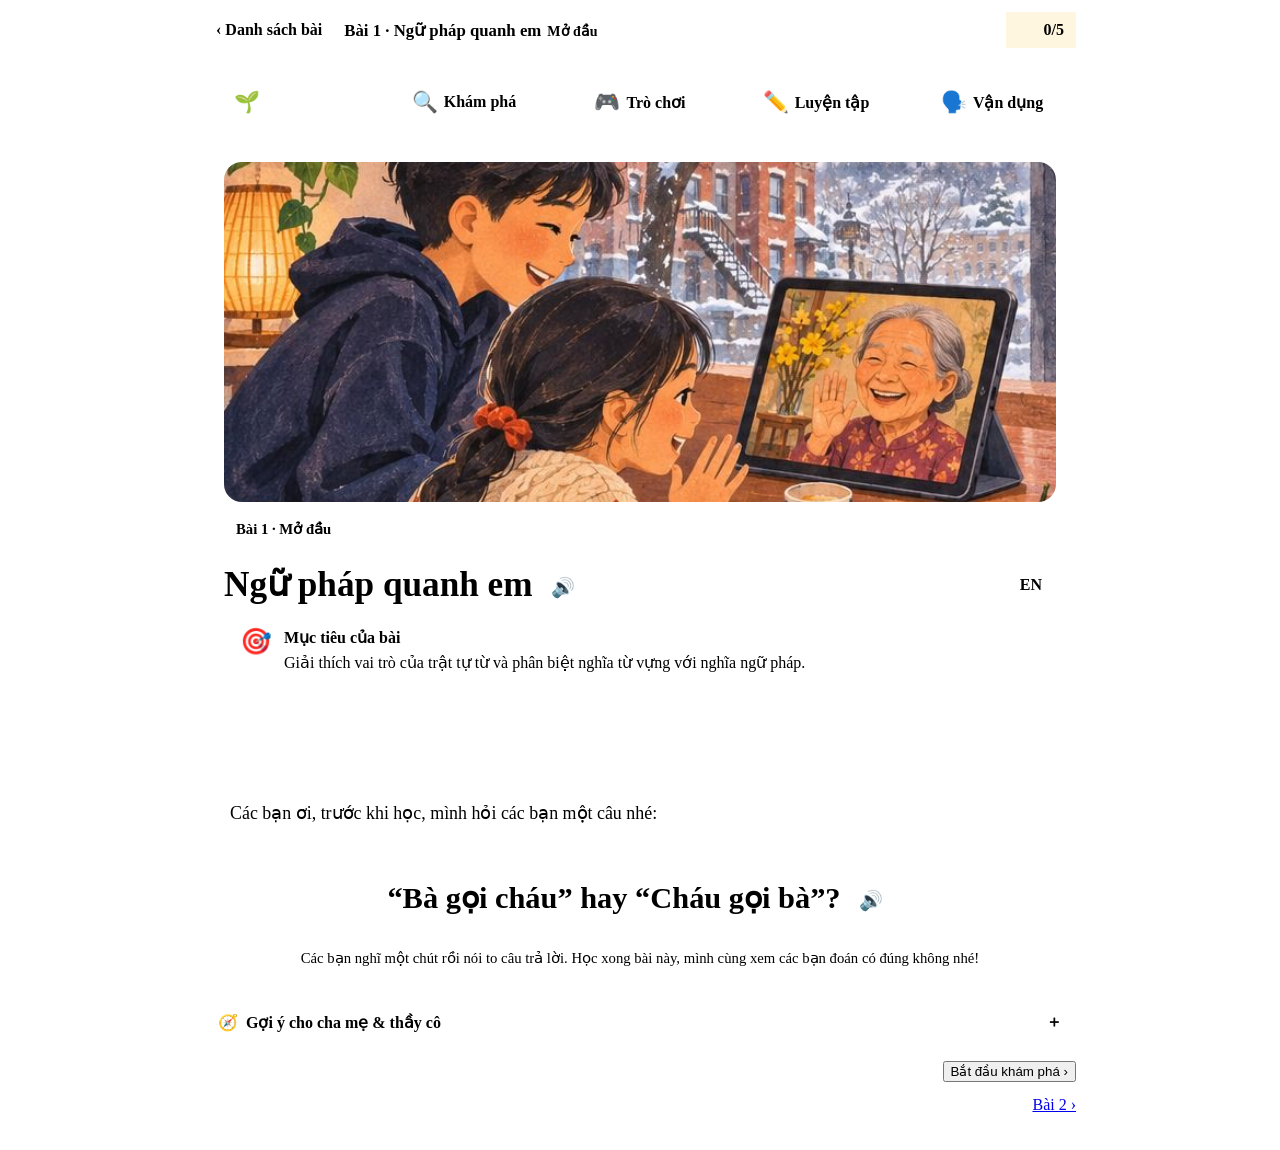
==== commit e354f55d: "Gộp G3: nhánh claude/bao-cao-hoc-tap (chị Trang duyệt 28-11-2026) Co-Authored-By: Claude Opus 5.5 <n" ====
--- a/bai.html
+++ b/bai.html
@@ -7,13 +7,13 @@
 <meta name="theme-color" content="#FFF8EC">
 <meta name="robots" content="noimageindex">
 <link rel="stylesheet" href="https://mau.cvcec.org/v1/cvcec-chung.css">
-<link rel="stylesheet" href="css/ngu-phap.css">
+<link rel="stylesheet" href="css/ngu-phap.css?v=3">
 <script src="https://mau.cvcec.org/v1/cvcec-chung.js" defer></script>
-<script src="data/bai-hoc.js"></script>
-<script src="data/tro-choi.js"></script>
-<script src="js/chung.js"></script>
-<script src="js/tro-choi.js"></script>
-<script src="js/cham-viet.js"></script>
+<script src="data/bai-hoc.js?v=3"></script>
+<script src="data/tro-choi.js?v=3"></script>
+<script src="js/chung.js?v=2"></script>
+<script src="js/tro-choi.js?v=4"></script>
+<script src="js/cham-viet.js?v=2"></script>
 </head>
 <body class="ttv-trang" data-ttv-nen="don-gian">
 
@@ -51,6 +51,20 @@
     var o = tao("div", "np-trau"), im = tao("img"); im.src = NP.trau(anh); im.alt = ""; o.appendChild(im);
     var bong = tao("div", "ttv-bong-thoai"); cau.forEach(function (c) { bong.appendChild(tao("p", null, c)); }); o.appendChild(bong); return o;
   }
+  // Nút Nghe: phát tệp giọng chuẩn (audio/bai-N/<ten>.mp3, danh sách ở giong-ai/can-doc.tsv) qua TTV.phat.
+  // Nút chỉ hiện khi tệp đã có trên trang; không truyền chữ nên không bao giờ đọc bằng giọng máy.
+  var tepCo = {};
+  function coTep(tep) {
+    if (!tepCo[tep]) tepCo[tep] = (window.fetch ? fetch(tep, { method: "HEAD" }).then(function (r) { return r.ok; }) : Promise.resolve(false))["catch"](function () { return false; });
+    return tepCo[tep];
+  }
+  function nghe(el, ten) {
+    var tep = "audio/bai-" + B.so + "/" + ten + ".mp3";
+    var b = nut("np-nghe", "🔊", function () { if (window.TTV && TTV.phat) TTV.phat({ tep: tep }); });
+    b.setAttribute("aria-label", "Nghe"); b.title = "Nghe"; b.hidden = true;
+    coTep(tep).then(function (co) { b.hidden = !co; });
+    el.appendChild(b); return el;
+  }
   function goiY(cacDoan) {
     var doan = cacDoan.filter(function (x) { return x; }); if (!doan.length) return null;
     var d = tao("details", "np-goi-y"), s = tao("summary");
@@ -61,6 +75,28 @@
     if (!luu.sao[buoc]) { luu.sao[buoc] = 1; NP.ghi(B.so, luu); }
     veThanh(); veBuoc();
   }
+
+  /* Ghi kết quả học lên cổng (TTV.ghiKetQua của bộ mẫu chung; ngoài cổng hoặc học thử thì bộ mẫu bỏ qua).
+     Hoạt động có tính điểm: "tro-1", "tro-2"… (trò chơi), "luyen-tap" (3 câu tự đối chiếu), "viet" (Trâu Con chấm bài viết). */
+  function soTroChoi() {
+    var t = NP.troChoi(B.so);
+    return (t.troChoi ? t.troChoi.length : 0) + (B.luyenTap && B.luyenTap.length ? 1 : 0) + (t.chamViet && window.NPChamViet ? 1 : 0);
+  }
+  function saoTheoTiLe(diem, toiDa) { var r = toiDa ? diem / toiDa : 0; return r >= 0.9 ? 3 : r >= 0.6 ? 2 : r > 0 ? 1 : 0; }
+  /* cau (không bắt buộc): kết quả từng câu [{ ma, tu, dung, mang, loi }]; mã câu có tiền tố "bN-" cho ổn định qua các lần chơi.
+     tu luôn là câu / từ / tiêu chí ĐÍCH lấy từ dữ liệu bài, không bao giờ là chữ bé viết. Bộ mẫu cũ bỏ qua cau. */
+  function ghiKetQua(hoatDong, diem, diemToiDa, sao, giay, cau) {
+    try {
+      var kq = { bai: "bai-" + B.so, hoatDong: hoatDong, soTroChoi: soTroChoi(), diem: diem, diemToiDa: diemToiDa, sao: sao, thoiGianGiay: giay };
+      if (cau && cau.length) kq.cau = cau.slice(0, 40).map(function (c) {
+        var o = { ma: "b" + B.so + "-" + c.ma, tu: String(c.tu || "").normalize("NFC").replace(/\s+/g, " ").trim().slice(0, 30), dung: !!c.dung, mang: c.mang };
+        if (!c.dung && c.loi) o.loi = c.loi;
+        return o;
+      });
+      if (window.TTV && TTV.ghiKetQua) TTV.ghiKetQua(kq);
+    } catch (e) {}
+  }
+  function giayTu(t) { return t ? Math.round((Date.now() - t) / 1000) : 0; }
 
   // Khách học thử (trong cổng): chỉ mở bài thử; bộ mẫu chung lo màn mời đăng nhập
   function kiemTraHocThu(lan) {
@@ -98,7 +134,7 @@
     var c = NP.chuong(B.chuong), the = tao("div", "np-the vien-goc");
     var im = tao("img", "np-tranh"); im.src = NP.anhBai(B); im.alt = "Tranh minh hoạ của bài"; the.appendChild(im);
     the.appendChild(tao("p", null, "")).appendChild(tao("span", "np-chip-bai", "Bài " + B.so + " · " + (c ? c.ten : "")));
-    var dau = tao("div", "np-the-dau"); dau.appendChild(tao("h1", null, B.ten));
+    var dau = tao("div", "np-the-dau"); dau.appendChild(nghe(tao("h1", null, B.ten), "ten"));
     var en = tao("p", "np-giai-en"); en.lang = "en";
     en.appendChild(tao("b", null, "Lesson " + B.so + ": " + B.en.ten + ". ")); en.appendChild(document.createTextNode("Goal: " + B.en.mucTieu));
     var ne = nut("np-en", "EN", function () { var mo = !en.classList.contains("mo"); en.classList.toggle("mo", mo); ne.setAttribute("aria-expanded", String(mo)); });
@@ -111,7 +147,7 @@
 
     m.appendChild(trauNoi("trau-thinking.png", ["Các bạn ơi, trước khi học, mình hỏi các bạn một câu nhé:"]));
     var hoi = tao("div", "np-the");
-    hoi.appendChild(tao("p", "np-cau-hoi", B.cauHoi));
+    hoi.appendChild(nghe(tao("p", "np-cau-hoi", B.cauHoi), "cau-hoi"));
     hoi.appendChild(tao("p", "np-ghi-chu-nho", "Các bạn nghĩ một chút rồi nói to câu trả lời. Học xong bài này, mình cùng xem các bạn đoán có đúng không nhé!"));
     m.appendChild(hoi);
     var gy = goiY([B.goiY.khoiDong, B.trang ? "Tham chiếu giáo trình: " + B.trang + "." : ""]); if (gy) m.appendChild(gy);
@@ -121,21 +157,21 @@
   }
 
   /* ---------- 2. Khám phá: 4 thẻ ---------- */
-  function veViDu(k) {
+  function veViDu(k, K) {
     var vd = tao("div", "np-vd");
     var soCot = k.nhip ? k.nhip.reduce(function (a, b) { return a + b; }, 0) : Math.max.apply(null, k.hang.map(function (r) { return r.length; }).concat([1]));
     var laBang = k.cot && k.cot.length > 0;
     if (laBang) {
       var dau = tao("div", "np-vd-cot"); dau.style.gridTemplateColumns = "repeat(" + soCot + ", minmax(0, 1fr))";
       k.cot.forEach(function (t, i) { var o = tao("div", "cot", t); if (k.nhip) o.style.gridColumn = "span " + k.nhip[i]; dau.appendChild(o); });
-      dau.setAttribute("aria-hidden", "true"); vd.appendChild(dau);
+      dau.setAttribute("aria-hidden", "true"); var bocDau = tao("div", "np-vd-hang"); bocDau.appendChild(dau); vd.appendChild(bocDau);
     }
     // "dam": ô nền đậm như trên slide (trung tâm, người thực hiện…) để mắt bé tìm ngay phần chính
     k.hang.forEach(function (r, j) {
       var hang = tao("div", "np-vd-cot" + (r.length === 1 ? " np-vd-cau" : ""));
       hang.style.gridTemplateColumns = "repeat(" + (laBang ? soCot : r.length) + ", minmax(0, 1fr))";
       r.forEach(function (o, i) { var dam = k.dam && k.dam[j] && k.dam[j][i]; hang.appendChild(tao("div", "np-o" + (dam ? " dam" : ""), o)); });
-      vd.appendChild(hang);
+      var boc = tao("div", "np-vd-hang"); boc.appendChild(hang); vd.appendChild(nghe(boc, K + "-h" + (j + 1)));
     });
     return vd;
   }
@@ -146,9 +182,10 @@
     var cham = tao("div", "np-cham"); cham.setAttribute("aria-hidden", "true");
     B.khamPha.forEach(function (_, i) { cham.appendChild(tao("span", i === theKP ? "dang" : i < theKP ? "da" : "")); });
     dem.appendChild(cham); the.appendChild(dem);
-    the.appendChild(tao("h2", null, k.ten));
-    the.appendChild(veViDu(k));
-    var g = tao("div", "np-giai"); k.giai.forEach(function (x) { g.appendChild(tao("p", null, x)); }); the.appendChild(g);
+    var K = "kp" + (theKP + 1);
+    the.appendChild(nghe(tao("h2", null, k.ten), K + "-ten"));
+    the.appendChild(veViDu(k, K));
+    var g = tao("div", "np-giai"); k.giai.forEach(function (x, j) { g.appendChild(nghe(tao("p", null, x), K + "-g" + (j + 1))); }); the.appendChild(g);
     m.appendChild(the);
     var gy = goiY([k.goiY]); if (gy) m.appendChild(gy);
     var dh = tao("div", "np-dieu-huong");
@@ -169,6 +206,9 @@
     NPTroChoi.ve(khung, NP.troChoi(B.so).troChoi, { xong: function (hang) {
       choSao("troChoi");
       hang.appendChild(nut("ttv-nut phai", "Sang Luyện tập ›", function () { moBuoc("luyenTap"); }));
+    }, xongTro: function (j, kq) {
+      var dung = Math.max(kq.dung, 1), toiDa = dung + kq.sai;
+      ghiKetQua("tro-" + (j + 1), dung, toiDa, saoTheoTiLe(dung, toiDa), kq.giay, kq.cau);
     } });
     var gy = goiY(["Trò chơi giúp bé luyện lại điều vừa khám phá. Nếu bé chọn sai, hãy hỏi: “Con nhìn xem từ nào đứng đầu câu?” rồi để bé tự thử lại. Bé có thể chơi lại nhiều lần."]);
     if (gy) m.appendChild(gy);
@@ -178,26 +218,34 @@
   function veLuyenTap() {
     var m = $("man-luyenTap"); m.textContent = "";
     m.appendChild(trauNoi("trau-reading.png", ["Các bạn thử sức với 3 câu này nhé!", "Nói to câu trả lời trước, viết vào ô nếu muốn, rồi bấm “Xem gợi ý” để đối chiếu."]));
-    var ds = tao("div", "np-lt"), xong = 0;
+    var ds = tao("div", "np-lt"), xong = 0, giongNgay = 0, batDauLT = 0, cauLT = [];
     var nutTiep = nut("ttv-nut phai", "Sang Vận dụng ›", function () { moBuoc("vanDung"); });
     var nhac = tao("p", "np-ghi-chu-nho", "Các bạn làm đủ 3 câu để nhận sao nhé.");
-    function capNhat() { if (xong === B.luyenTap.length) { choSao("luyenTap"); nhac.textContent = "Các bạn làm xong cả 3 câu rồi. Được 1 sao!"; } }
+    function capNhat() {
+      if (xong === B.luyenTap.length) {
+        choSao("luyenTap"); nhac.textContent = "Các bạn làm xong cả 3 câu rồi. Được 1 sao!";
+        // Từng câu: tu = gợi ý đáp án trong dữ liệu bài; dung = bấm "Giống rồi" ngay. Bé tự đối chiếu nên không đoán loại lỗi.
+        ghiKetQua("luyen-tap", giongNgay, B.luyenTap.length, saoTheoTiLe(giongNgay, B.luyenTap.length), giayTu(batDauLT),
+          B.luyenTap.map(function (q, i) { return { ma: "lt-c" + (i + 1), tu: String(q.dap || q.hoi).replace(/^Ví dụ\s*:?\s*/, ""), dung: !!cauLT[i], mang: "ngu-phap" }; }));
+      }
+    }
     B.luyenTap.forEach(function (q, i) {
       var c = tao("div", "np-cau"), dau = tao("div", "np-cau-dau");
       dau.appendChild(tao("span", "np-cau-so", String(i + 1)));
-      dau.appendChild(tao("p", "np-lt-hoi", q.hoi)); c.appendChild(dau);
+      dau.appendChild(nghe(tao("p", "np-lt-hoi", q.hoi), "lt" + (i + 1) + "-hoi")); c.appendChild(dau);
       var tl = tao("textarea"); tl.rows = 2; tl.placeholder = "Em viết câu trả lời ở đây (không bắt buộc)…"; tl.setAttribute("aria-label", "Câu trả lời của em cho câu " + (i + 1)); c.appendChild(tl);
-      var dap = tao("div", "np-dap"); dap.appendChild(tao("b", null, "Gợi ý: ")); dap.appendChild(document.createTextNode(q.dap));
+      var dap = tao("div", "np-dap"); dap.appendChild(tao("b", null, "Gợi ý: ")); dap.appendChild(document.createTextNode(q.dap)); nghe(dap, "lt" + (i + 1) + "-dap");
       if (/^Ví dụ/.test(q.dap)) dap.appendChild(tao("span", "np-ghi-chu-nho", " · Câu này có nhiều cách trả lời đúng."));
       var cham = tao("div", "np-tu-cham"), ph = tao("div", "np-phan-hoi");
       var daXong = false;
       function hoanThanh(nhan, lop) { if (!daXong) { daXong = true; xong++; c.classList.add("xong"); capNhat(); } ph.textContent = ""; ph.appendChild(tao("span", lop, nhan)); cham.hidden = true; }
       var xem = nut("ttv-nut-phu", "Xem gợi ý", function () {
+        if (!batDauLT) batDauLT = Date.now();
         dap.classList.add("mo"); xem.hidden = true; cham.hidden = false;
       });
       cham.hidden = true;
       cham.appendChild(tao("span", "np-ghi-chu-nho", "Câu trả lời của em có giống ý này không?"));
-      cham.appendChild(nut("ttv-nut-phu", "👍 Giống rồi", function () { hoanThanh("Đúng rồi!", "ttv-nhan-dung"); }));
+      cham.appendChild(nut("ttv-nut-phu", "👍 Giống rồi", function () { if (!daXong) { giongNgay++; cauLT[i] = true; } hoanThanh("Đúng rồi!", "ttv-nhan-dung"); }));
       cham.appendChild(nut("ttv-nut-phu", "🤔 Chưa giống", function () {
         ph.textContent = ""; ph.appendChild(tao("span", "ttv-nhan-sai", "Thử lại nhé"));
         ph.appendChild(tao("p", null, "Các bạn đọc lại gợi ý rồi nói lại câu trả lời cho đúng nhé."));
@@ -218,7 +266,7 @@
     m.appendChild(trauNoi("trau-cheer.png", ["Bây giờ đến lượt các bạn!", "Các bạn làm việc này cùng bố mẹ, hoặc trong giờ học với thầy cô nhé."]));
     var the = tao("div", "np-the vien-goc");
     the.appendChild(tao("h2", null, "Vận dụng"));
-    the.appendChild(tao("p", "np-nhiem-vu", B.vanDung));
+    the.appendChild(nghe(tao("p", "np-nhiem-vu", B.vanDung), "van-dung"));
     var cv = NP.troChoi(B.so).chamViet, coCham = !!(cv && window.NPChamViet);
     var ketQua = tao("div");
     function xongVanDung() { choSao("vanDung"); veKetQua(ketQua); ketQua.scrollIntoView({ behavior: "smooth", block: "center" }); }
@@ -226,6 +274,7 @@
     if (coCham) v.appendChild(tao("p", "np-loi-dan", "✍️ " + cv.loiDan));
     var lb = tao("label", null, coCham ? "Bài viết của em" : "Em viết ở đây (không bắt buộc)"); lb.htmlFor = "o-van-dung";
     var tl = tao("textarea"); tl.id = "o-van-dung"; tl.rows = 4; tl.setAttribute("spellcheck", "false");
+    var batDauViet = 0; tl.addEventListener("input", function () { if (!batDauViet) batDauViet = Date.now(); });
     v.appendChild(lb); v.appendChild(tl);
     v.appendChild(tao("p", "np-ghi-chu-nho", "Chữ các bạn viết chỉ để tập, không được lưu lại và không gửi đi đâu."));
     the.appendChild(v);
@@ -252,14 +301,15 @@
       var sao = tao("div", "np-kq-sao"); sao.setAttribute("aria-label", r.sao + " trên 3 sao");
       for (var i = 0; i < 3; i++) sao.appendChild(tao("span", "ttv-sao" + (i < r.sao ? "" : " ttv-sao-tat")));
       chu.appendChild(sao);
-      chu.appendChild(tao("p", "np-kq-loi", r.sao === 3 ? "Các bạn viết đúng hết các yêu cầu rồi. Giỏi quá!"
+      chu.appendChild(tao("p", "np-kq-loi", r.sao === 3 && r.soHoi ? "Các bạn làm đúng những gì mình kiểm tra được. Chỗ có dấu ? mình chưa chắc, các bạn nhờ bố mẹ xem giúp nhé!"
+        : r.sao === 3 ? "Các bạn viết đúng hết các yêu cầu rồi. Giỏi quá!"
         : "Các bạn đúng " + r.soDat + "/" + r.tong + " yêu cầu. Sửa chỗ có dấu ✗ rồi chấm lại nhé!"));
       dauKq.appendChild(chu); bangCham.appendChild(dauKq);
       var ul = tao("ul", "np-kq-ds");
       r.ketQua.forEach(function (k) {
-        var li = tao("li", k.dat ? "dat" : "chua");
-        li.appendChild(tao("span", "dau", k.dat ? "✓" : "✗"));
-        var nd = tao("span"); nd.appendChild(tao("b", null, k.ten)); if (!k.dat && k.nhac) nd.appendChild(tao("span", "nhac", k.nhac));
+        var li = tao("li", k.hoi ? "hoi" : k.dat ? "dat" : "chua");
+        li.appendChild(tao("span", "dau", k.hoi ? "?" : k.dat ? "✓" : "✗"));
+        var nd = tao("span"); nd.appendChild(tao("b", null, k.ten)); if ((!k.dat || k.hoi) && k.nhac) nd.appendChild(tao("span", "nhac", k.nhac));
         li.appendChild(nd); ul.appendChild(li);
       });
       bangCham.appendChild(ul);
@@ -273,6 +323,15 @@
         });
         bangCham.appendChild(nl);
       }
+      // Từng tiêu chí Trâu Con chấm: tu = tên tiêu chí (không gửi bài viết); tiêu chí "mem" máy chưa chắc thì bỏ qua.
+      var cauViet = [];
+      r.ketQua.forEach(function (k, i) {
+        if (k.hoi) return;
+        var loai = (cv.tuDong[i] || {}).loai;
+        cauViet.push({ ma: "viet-" + (i + 1), tu: k.ten, dung: k.dat, mang: "viet",
+          loi: /^(vietHoa|dauCau|coDau)$/.test(loai) ? "chinh-ta" : loai === "soCau" ? "khac" : "ngu-phap" });
+      });
+      ghiKetQua("viet", r.soDat, r.tong, r.sao, giayTu(batDauViet), cauViet);
       if (r.sao === 3) { xongVanDung(); }
       else bangCham.appendChild(nut("ttv-nut-phu", "✏️ Sửa bài", function () { tl.focus(); tl.scrollIntoView({ behavior: "smooth", block: "center" }); }));
     }
--- a/css/ngu-phap.css
+++ b/css/ngu-phap.css
@@ -315,7 +315,7 @@
 .tc-dau { margin-left: -6px; }
 
 /* Xếp vào giỏ */
-.tc-gio-hang { display: grid; grid-template-columns: repeat(2, minmax(0, 1fr)); gap: 12px; width: 100%; }
+.tc-gio-hang { display: grid; grid-template-columns: repeat(auto-fit, minmax(90px, 1fr)); gap: 12px; width: 100%; }
 .tc-gio { display: flex; flex-direction: column; align-items: center; gap: 6px; min-height: 150px; padding: 12px; border-radius: 22px;
   border: 3px dashed var(--ttv-goc); background: var(--ttv-goc-nhat); font: inherit; color: var(--ttv-chu); cursor: pointer; }
 .tc-gio.vui { border-style: solid; border-color: var(--ttv-dung); }
@@ -365,3 +365,27 @@
   .tc-tranh { padding: 10px 4px; }
 }
 .np-cham-bai > .ttv-nut-phu { justify-self: start; }
+
+/* Lựa chọn bằng chữ, câu hỏi phụ, kết quả "chưa chắc" */
+.tc-hoi { margin: 0; font-weight: 800; font-size: 1.1rem; color: var(--ttv-goc-dam); }
+.tc-lua-chu { display: grid; gap: 4px; justify-items: center; }
+.tc-lua-hinh { font-size: 2rem; line-height: 1.1; }
+.tc-lua-van { font-family: var(--ttv-phong-tap-doc); font-weight: 700; font-size: clamp(1.1rem, 3.6vw, 1.45rem); line-height: 1.35; }
+.tc-luoi-tranh.ba { grid-template-columns: repeat(auto-fit, minmax(150px, 1fr)); }
+.tc-luoi-tranh .tc-tranh:has(.tc-lua-chu) { min-height: 88px; }
+.np-kq-ds li.hoi { background: #FFF6DF; }
+.np-kq-ds li.hoi .dau { color: var(--ttv-chinh-dam); }
+.tc-o-hang.doc, .tc-the-hang.doc { flex-direction: column; align-items: stretch; width: 100%; max-width: 560px; }
+.tc-o-hang.doc .tc-o { min-height: 52px; font-size: 1.15rem; }
+.tc-the-hang.doc .tc-the { font-size: 1.15rem; text-align: left; }
+@media (max-width: 600px) { .tc-gio { padding: 10px 6px; } .tc-gio-ten { font-size: .92rem; } }
+
+/* Nút Nghe (chỉ hiện khi đã có tệp giọng chuẩn trong audio/bai-N/) */
+.np-nghe { display: inline-flex; align-items: center; justify-content: center; width: 44px; height: 44px; margin-left: 8px; padding: 0;
+  vertical-align: middle; border: 2px solid var(--ttv-goc); border-radius: 50%; background: #fff; font-size: 1.2rem; line-height: 1; cursor: pointer; }
+.np-nghe[hidden] { display: none; }
+.np-nghe:active { background: var(--ttv-goc-nhat); }
+.np-nghe:focus-visible { outline: 3px solid var(--ttv-goc-dam); outline-offset: 2px; }
+.np-vd-hang { position: relative; }
+.np-vd-hang > .np-nghe { position: absolute; right: 0; top: 50%; transform: translateY(-50%); margin: 0; }
+.np-vd:has(.np-vd-hang > .np-nghe:not([hidden])) .np-vd-hang { padding-right: 52px; }
